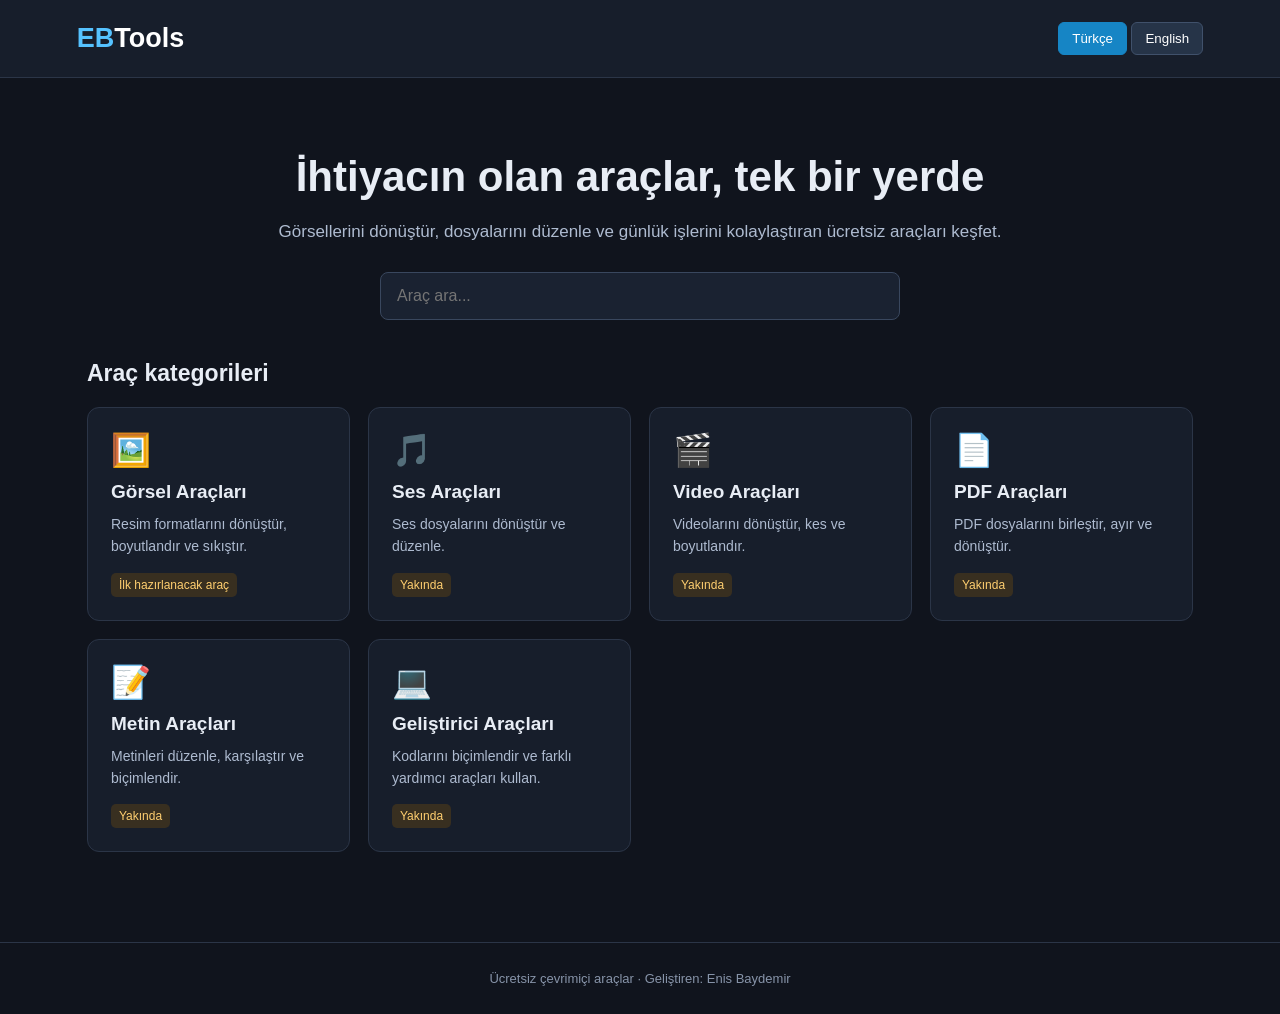
==== index.html @ c0b78956 "Initial project upload" ====
<!DOCTYPE html>
<html lang="tr">
<head>
    <meta charset="UTF-8">
    <meta name="viewport" content="width=device-width, initial-scale=1.0">

    <title>EBTools - Ücretsiz Çevrimiçi Araçlar</title>
    <meta name="description" content="EBTools: Görsel, ses, video, PDF, metin ve geliştirici araçları. Ücretsiz ve kolay çevrimiçi araçlar.">

    <link rel="stylesheet" href="style.css">
    <script src="script.js" defer></script>
</head>

<body>
    <header>
        <div class="logo">EB<span>Tools</span></div>

        <div class="language">
            <button id="trButton" class="active" type="button">Türkçe</button>
            <button id="enButton" type="button">English</button>
        </div>
    </header>

    <main>
        <section class="intro">
            <h1 id="pageTitle">İhtiyacın olan araçlar, tek bir yerde</h1>
            <p id="pageDescription">
                Görsellerini dönüştür, dosyalarını düzenle ve günlük işlerini
                kolaylaştıran ücretsiz araçları keşfet.
            </p>

            <input
                type="search"
                id="toolSearch"
                class="search"
                placeholder="Araç ara..."
                aria-label="Araç ara"
            >
        </section>

        <section>
            <h2 class="section-title" id="categoriesTitle">Araç kategorileri</h2>

            <div class="tools-grid" id="toolsGrid">

                <article class="tool-card" data-search="görsel resim fotoğraf image picture">
                    <a href="image-tools/index.html">
                        <div class="tool-icon">🖼️</div>
                        <h3 data-tr="Görsel Araçları" data-en="Image Tools">Görsel Araçları</h3>
                        <p data-tr="Resim formatlarını dönüştür, boyutlandır ve sıkıştır."
                           data-en="Convert, resize and compress image files.">
                           Resim formatlarını dönüştür, boyutlandır ve sıkıştır.
                        </p>
                        <span class="coming-soon"
                              data-tr="İlk hazırlanacak araç"
                              data-en="First tool to build">İlk hazırlanacak araç</span>
                    </a>
                </article>

                <article class="tool-card" data-search="ses müzik audio sound music">
                    <div class="tool-icon">🎵</div>
                    <h3 data-tr="Ses Araçları" data-en="Audio Tools">Ses Araçları</h3>
                    <p data-tr="Ses dosyalarını dönüştür ve düzenle."
                       data-en="Convert and edit audio files.">Ses dosyalarını dönüştür ve düzenle.</p>
                    <span class="coming-soon" data-tr="Yakında" data-en="Coming soon">Yakında</span>
                </article>

                <article class="tool-card" data-search="video film movie">
                    <div class="tool-icon">🎬</div>
                    <h3 data-tr="Video Araçları" data-en="Video Tools">Video Araçları</h3>
                    <p data-tr="Videolarını dönüştür, kes ve boyutlandır."
                       data-en="Convert, trim and resize videos.">Videolarını dönüştür, kes ve boyutlandır.</p>
                    <span class="coming-soon" data-tr="Yakında" data-en="Coming soon">Yakında</span>
                </article>

                <article class="tool-card" data-search="pdf belge document">
                    <div class="tool-icon">📄</div>
                    <h3 data-tr="PDF Araçları" data-en="PDF Tools">PDF Araçları</h3>
                    <p data-tr="PDF dosyalarını birleştir, ayır ve dönüştür."
                       data-en="Merge, split and convert PDF files.">PDF dosyalarını birleştir, ayır ve dönüştür.</p>
                    <span class="coming-soon" data-tr="Yakında" data-en="Coming soon">Yakında</span>
                </article>

                <article class="tool-card" data-search="metin yazı text writing">
                    <div class="tool-icon">📝</div>
                    <h3 data-tr="Metin Araçları" data-en="Text Tools">Metin Araçları</h3>
                    <p data-tr="Metinleri düzenle, karşılaştır ve biçimlendir."
                       data-en="Edit, compare and format text.">Metinleri düzenle, karşılaştır ve biçimlendir.</p>
                    <span class="coming-soon" data-tr="Yakında" data-en="Coming soon">Yakında</span>
                </article>

                <article class="tool-card" data-search="geliştirici kod developer code web">
                    <div class="tool-icon">💻</div>
                    <h3 data-tr="Geliştirici Araçları" data-en="Developer Tools">Geliştirici Araçları</h3>
                    <p data-tr="Kodlarını biçimlendir ve farklı yardımcı araçları kullan."
                       data-en="Format code and use handy developer utilities.">Kodlarını biçimlendir ve farklı yardımcı araçları kullan.</p>
                    <span class="coming-soon" data-tr="Yakında" data-en="Coming soon">Yakında</span>
                </article>

            </div>

            <p id="noResults" class="hidden">Sonuç bulunamadı.</p>
        </section>
    </main>

    <footer id="footerText">
        Ücretsiz çevrimiçi araçlar · Geliştiren: Enis Baydemir
    </footer>
</body>
</html>
---- style.css ----
* {
    box-sizing: border-box;
}

body {
    margin: 0;
    font-family: Arial, sans-serif;
    background: #10141d;
    color: #e8edf5;
}

header {
    padding: 22px 6%;
    background: #171e2b;
    border-bottom: 1px solid #2b3547;
    display: flex;
    justify-content: space-between;
    align-items: center;
    gap: 15px;
    flex-wrap: wrap;
}

.logo {
    font-size: 27px;
    font-weight: bold;
    color: #55c2ff;
}

.logo span {
    color: #ffffff;
}

.language button {
    background: #263448;
    color: white;
    border: 1px solid #40516b;
    padding: 8px 13px;
    border-radius: 6px;
    cursor: pointer;
}

.language button.active {
    background: #1685c5;
    border-color: #1685c5;
}

main {
    max-width: 1150px;
    margin: auto;
    padding: 40px 22px;
}

.intro {
    text-align: center;
    margin: 15px 0 40px;
}

.intro h1 {
    font-size: clamp(28px, 5vw, 42px);
    margin-bottom: 15px;
}

.intro p {
    color: #aebbd0;
    line-height: 1.7;
    font-size: 17px;
}

.search {
    display: block;
    width: 100%;
    max-width: 520px;
    margin: 25px auto 0;
    padding: 14px 16px;
    background: #1a2231;
    color: white;
    border: 1px solid #39475e;
    border-radius: 8px;
    font-size: 16px;
    outline: none;
}

.search:focus {
    border-color: #55c2ff;
}

.section-title {
    font-size: 23px;
    margin-bottom: 20px;
}

.tools-grid {
    display: grid;
    grid-template-columns: repeat(auto-fit, minmax(220px, 1fr));
    gap: 18px;
}

.tool-card {
    background: #171e2b;
    border: 1px solid #2b3547;
    border-radius: 12px;
    padding: 23px;
    transition: border-color 0.2s, transform 0.2s;
}

.tool-card:hover {
    border-color: #55c2ff;
    transform: translateY(-3px);
}

.tool-icon {
    font-size: 32px;
    margin-bottom: 12px;
}

.tool-card h3 {
    margin: 0 0 10px;
    font-size: 19px;
}

.tool-card p {
    color: #aebbd0;
    font-size: 14px;
    line-height: 1.6;
    margin: 0;
}

.tool-card a {
    color: inherit;
    text-decoration: none;
    display: block;
}

.coming-soon {
    display: inline-block;
    margin-top: 15px;
    font-size: 12px;
    color: #ffcf70;
    background: #382f20;
    padding: 5px 8px;
    border-radius: 5px;
}

.hidden {
    display: none;
}

footer {
    text-align: center;
    color: #8794a9;
    padding: 28px 15px;
    margin-top: 50px;
    border-top: 1px solid #2b3547;
    font-size: 13px;
}

@media (max-width: 500px) {
    header {
        padding: 18px;
    }

    main {
        padding: 25px 16px;
    }

    .tool-card {
        padding: 19px;
    }
}
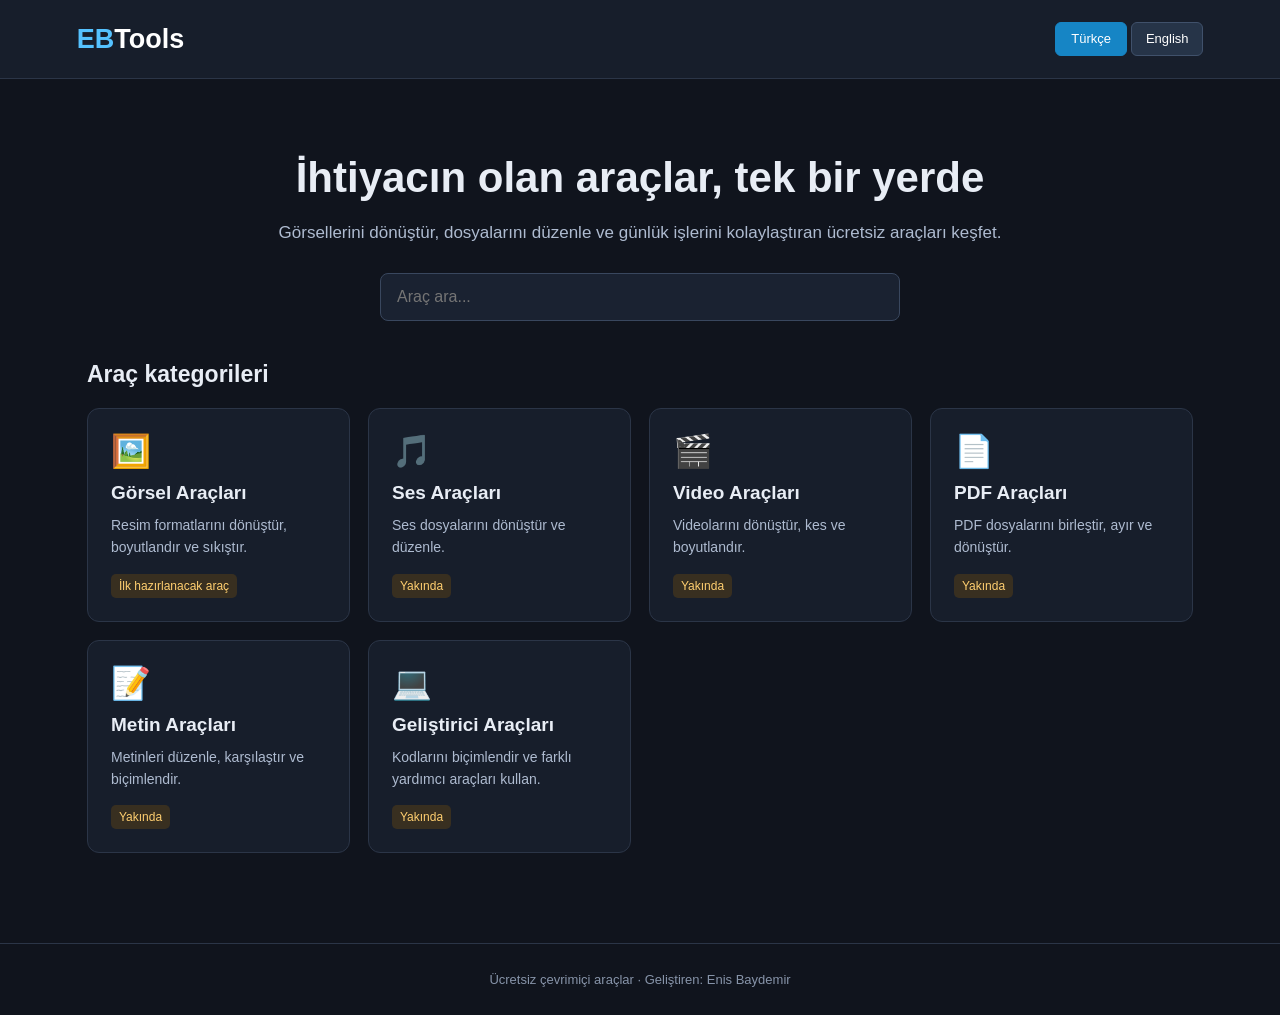
==== commit 218bbde7: "Update language controls and image navigation" ====
--- a/index.html
+++ b/index.html
@@ -7,6 +7,16 @@
     <title>EBTools - Ücretsiz Çevrimiçi Araçlar</title>
     <meta name="description" content="EBTools: Görsel, ses, video, PDF, metin ve geliştirici araçları. Ücretsiz ve kolay çevrimiçi araçlar.">
 
+    <script>
+        (function () {
+            try {
+                var savedLanguage = localStorage.getItem("ebToolsLanguage");
+                if (savedLanguage === "tr" || savedLanguage === "en") {
+                    document.documentElement.lang = savedLanguage;
+                }
+            } catch (error) {}
+        })();
+    </script>
     <link rel="stylesheet" href="style.css">
     <script src="script.js" defer></script>
 </head>
@@ -16,7 +26,7 @@
         <div class="logo">EB<span>Tools</span></div>
 
         <div class="language">
-            <button id="trButton" class="active" type="button">Türkçe</button>
+            <button id="trButton" type="button">Türkçe</button>
             <button id="enButton" type="button">English</button>
         </div>
     </header>
--- a/style.css
+++ b/style.css
@@ -30,16 +30,33 @@
     color: #ffffff;
 }
 
+.language {
+    display: flex;
+    gap: 4px;
+}
+
 .language button {
     background: #263448;
     color: white;
     border: 1px solid #40516b;
     padding: 8px 13px;
     border-radius: 6px;
+    min-width: 72px;
+    height: 34px;
+    font-family: Arial, sans-serif;
+    font-size: 13px;
+    font-weight: 400;
+    line-height: 16px;
     cursor: pointer;
 }
 
 .language button.active {
+    background: #1685c5;
+    border-color: #1685c5;
+}
+
+html[lang="tr"] #trButton,
+html[lang="en"] #enButton {
     background: #1685c5;
     border-color: #1685c5;
 }
@@ -156,7 +173,7 @@
 
 @media (max-width: 500px) {
     header {
-        padding: 18px;
+        padding: 18px 16px;
     }
 
     main {
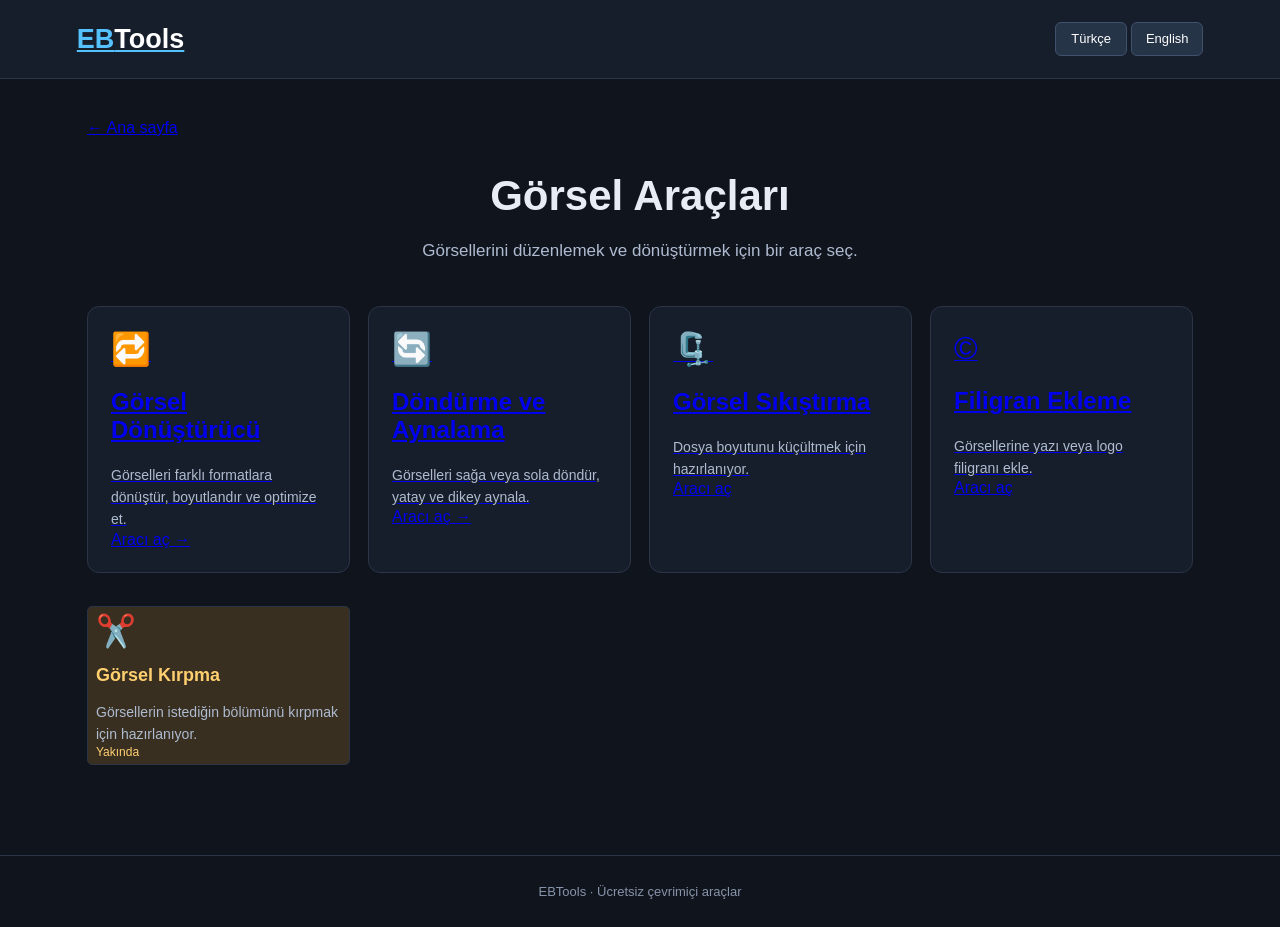
==== commit 926daa62: "Refactor index.html for visual tools section" ====
--- a/index.html
+++ b/index.html
@@ -1,12 +1,11 @@
+
 <!DOCTYPE html>
 <html lang="tr">
 <head>
     <meta charset="UTF-8">
     <meta name="viewport" content="width=device-width, initial-scale=1.0">
-
-    <title>EBTools - Ücretsiz Çevrimiçi Araçlar</title>
-    <meta name="description" content="EBTools: Görsel, ses, video, PDF, metin ve geliştirici araçları. Ücretsiz ve kolay çevrimiçi araçlar.">
-
+    <meta name="description" content="EBTools görsel araçları: görsel dönüştürme, boyutlandırma ve daha fazlası.">
+    <title>Görsel Araçları | EBTools</title>
     <script>
         (function () {
             try {
@@ -18,103 +17,98 @@
         })();
     </script>
     <link rel="stylesheet" href="style.css">
-    <script src="script.js" defer></script>
 </head>
+<body>
 
-<body>
-    <header>
-        <div class="logo">EB<span>Tools</span></div>
-
+    <header class="header">
+        <a class="logo" href="../index.html">EB<span>Tools</span></a>
         <div class="language">
-            <button id="trButton" type="button">Türkçe</button>
-            <button id="enButton" type="button">English</button>
+            <button type="button" id="trBtn">Türkçe</button>
+            <button type="button" id="enBtn">English</button>
         </div>
     </header>
 
-    <main>
+    <main class="container">
+        <a class="back-link" href="../index.html" data-tr="← Ana sayfa" data-en="← Home">← Ana sayfa</a>
+
         <section class="intro">
-            <h1 id="pageTitle">İhtiyacın olan araçlar, tek bir yerde</h1>
-            <p id="pageDescription">
-                Görsellerini dönüştür, dosyalarını düzenle ve günlük işlerini
-                kolaylaştıran ücretsiz araçları keşfet.
+            <h1 data-tr="Görsel Araçları" data-en="Image Tools">Görsel Araçları</h1>
+            <p data-tr="Görsellerini düzenlemek ve dönüştürmek için bir araç seç."
+               data-en="Choose a tool to edit and convert your images.">
+                Görsellerini düzenlemek ve dönüştürmek için bir araç seç.
             </p>
-
-            <input
-                type="search"
-                id="toolSearch"
-                class="search"
-                placeholder="Araç ara..."
-                aria-label="Araç ara"
-            >
         </section>
 
-        <section>
-            <h2 class="section-title" id="categoriesTitle">Araç kategorileri</h2>
+        <section class="tools-grid">
+            <a class="tool-card" href="Converter/index.html">
+                <span class="tool-icon">🔁</span>
+                <h2 data-tr="Görsel Dönüştürücü" data-en="Image Converter">Görsel Dönüştürücü</h2>
+                <p data-tr="Görselleri farklı formatlara dönüştür, boyutlandır ve optimize et."
+                   data-en="Convert images to different formats, resize and optimize them.">
+                    Görselleri farklı formatlara dönüştür, boyutlandır ve optimize et.
+                </p>
+                <span class="tool-link" data-tr="Aracı aç →" data-en="Open tool →">Aracı aç →</span>
+            </a>
+    
+<a class="tool-card" href="Rotate/index.html">
 
-            <div class="tools-grid" id="toolsGrid">
+    <span class="tool-icon">🔄</span>
 
-                <article class="tool-card" data-search="görsel resim fotoğraf image picture">
-                    <a href="image-tools/index.html">
-                        <div class="tool-icon">🖼️</div>
-                        <h3 data-tr="Görsel Araçları" data-en="Image Tools">Görsel Araçları</h3>
-                        <p data-tr="Resim formatlarını dönüştür, boyutlandır ve sıkıştır."
-                           data-en="Convert, resize and compress image files.">
-                           Resim formatlarını dönüştür, boyutlandır ve sıkıştır.
-                        </p>
-                        <span class="coming-soon"
-                              data-tr="İlk hazırlanacak araç"
-                              data-en="First tool to build">İlk hazırlanacak araç</span>
-                    </a>
-                </article>
+    <h2 data-tr="Döndürme ve Aynalama"
+        data-en="Rotate and Flip">
+        Döndürme ve Aynalama
+    </h2>
 
-                <article class="tool-card" data-search="ses müzik audio sound music">
-                    <div class="tool-icon">🎵</div>
-                    <h3 data-tr="Ses Araçları" data-en="Audio Tools">Ses Araçları</h3>
-                    <p data-tr="Ses dosyalarını dönüştür ve düzenle."
-                       data-en="Convert and edit audio files.">Ses dosyalarını dönüştür ve düzenle.</p>
-                    <span class="coming-soon" data-tr="Yakında" data-en="Coming soon">Yakında</span>
-                </article>
+    <p data-tr="Görselleri sağa veya sola döndür, yatay ve dikey aynala."
+       data-en="Rotate images left or right, flip horizontally and vertically.">
+        Görselleri sağa veya sola döndür, yatay ve dikey aynala.
+    </p>
 
-                <article class="tool-card" data-search="video film movie">
-                    <div class="tool-icon">🎬</div>
-                    <h3 data-tr="Video Araçları" data-en="Video Tools">Video Araçları</h3>
-                    <p data-tr="Videolarını dönüştür, kes ve boyutlandır."
-                       data-en="Convert, trim and resize videos.">Videolarını dönüştür, kes ve boyutlandır.</p>
-                    <span class="coming-soon" data-tr="Yakında" data-en="Coming soon">Yakında</span>
-                </article>
+    <span class="tool-link"
+          data-tr="Aracı aç →"
+          data-en="Open tool →">
+        Aracı aç →
+    </span>
 
-                <article class="tool-card" data-search="pdf belge document">
-                    <div class="tool-icon">📄</div>
-                    <h3 data-tr="PDF Araçları" data-en="PDF Tools">PDF Araçları</h3>
-                    <p data-tr="PDF dosyalarını birleştir, ayır ve dönüştür."
-                       data-en="Merge, split and convert PDF files.">PDF dosyalarını birleştir, ayır ve dönüştür.</p>
-                    <span class="coming-soon" data-tr="Yakında" data-en="Coming soon">Yakında</span>
-                </article>
+</a>
 
-                <article class="tool-card" data-search="metin yazı text writing">
-                    <div class="tool-icon">📝</div>
-                    <h3 data-tr="Metin Araçları" data-en="Text Tools">Metin Araçları</h3>
-                    <p data-tr="Metinleri düzenle, karşılaştır ve biçimlendir."
-                       data-en="Edit, compare and format text.">Metinleri düzenle, karşılaştır ve biçimlendir.</p>
-                    <span class="coming-soon" data-tr="Yakında" data-en="Coming soon">Yakında</span>
-                </article>
+            <a class="tool-card" href="Compressor/index.html">
+                <span class="tool-icon">🗜️</span>
+                <h2 data-tr="Görsel Sıkıştırma" data-en="Image Compression">Görsel Sıkıştırma</h2>
+                <p data-tr="Dosya boyutunu küçültmek için hazırlanıyor."
+                   data-en="Coming soon: reduce image file sizes.">
+                    Dosya boyutunu küçültmek için hazırlanıyor.
+                </p>
+                <span class="tool-link" data-tr="Aracı aç →" data-en="Open tool →">Aracı aç</span>
+           </a>
+    
+<a class="tool-card" href="Watermark/index.html">
+    <span class="tool-icon">©️</span>
+    <h2 data-tr="Filigran Ekleme" data-en="Add Watermark">Filigran Ekleme</h2>
+    <p data-tr="Görsellerine yazı veya logo filigranı ekle."
+       data-en="Add text or logo watermarks to your images.">
+        Görsellerine yazı veya logo filigranı ekle.
+    </p>
+    <span class="tool-link" data-tr="Aracı aç →" data-en="Open tool →">Aracı aç</span>
+</a>
 
-                <article class="tool-card" data-search="geliştirici kod developer code web">
-                    <div class="tool-icon">💻</div>
-                    <h3 data-tr="Geliştirici Araçları" data-en="Developer Tools">Geliştirici Araçları</h3>
-                    <p data-tr="Kodlarını biçimlendir ve farklı yardımcı araçları kullan."
-                       data-en="Format code and use handy developer utilities.">Kodlarını biçimlendir ve farklı yardımcı araçları kullan.</p>
-                    <span class="coming-soon" data-tr="Yakında" data-en="Coming soon">Yakında</span>
-                </article>
 
+            <div class="tool-card coming-soon">
+                <span class="tool-icon">✂️</span>
+                <h2 data-tr="Görsel Kırpma" data-en="Image Cropper">Görsel Kırpma</h2>
+                <p data-tr="Görsellerin istediğin bölümünü kırpmak için hazırlanıyor."
+                   data-en="Coming soon: crop the parts of an image you need.">
+                    Görsellerin istediğin bölümünü kırpmak için hazırlanıyor.
+                </p>
+                <span class="tool-link" data-tr="Yakında" data-en="Coming soon">Yakında</span>
             </div>
-
-            <p id="noResults" class="hidden">Sonuç bulunamadı.</p>
         </section>
     </main>
 
-    <footer id="footerText">
-        Ücretsiz çevrimiçi araçlar · Geliştiren: Enis Baydemir
+    <footer>
+        EBTools · <span data-tr="Ücretsiz çevrimiçi araçlar" data-en="Free online tools">Ücretsiz çevrimiçi araçlar</span>
     </footer>
+
+    <script src="script.js" defer></script>
 </body>
 </html>
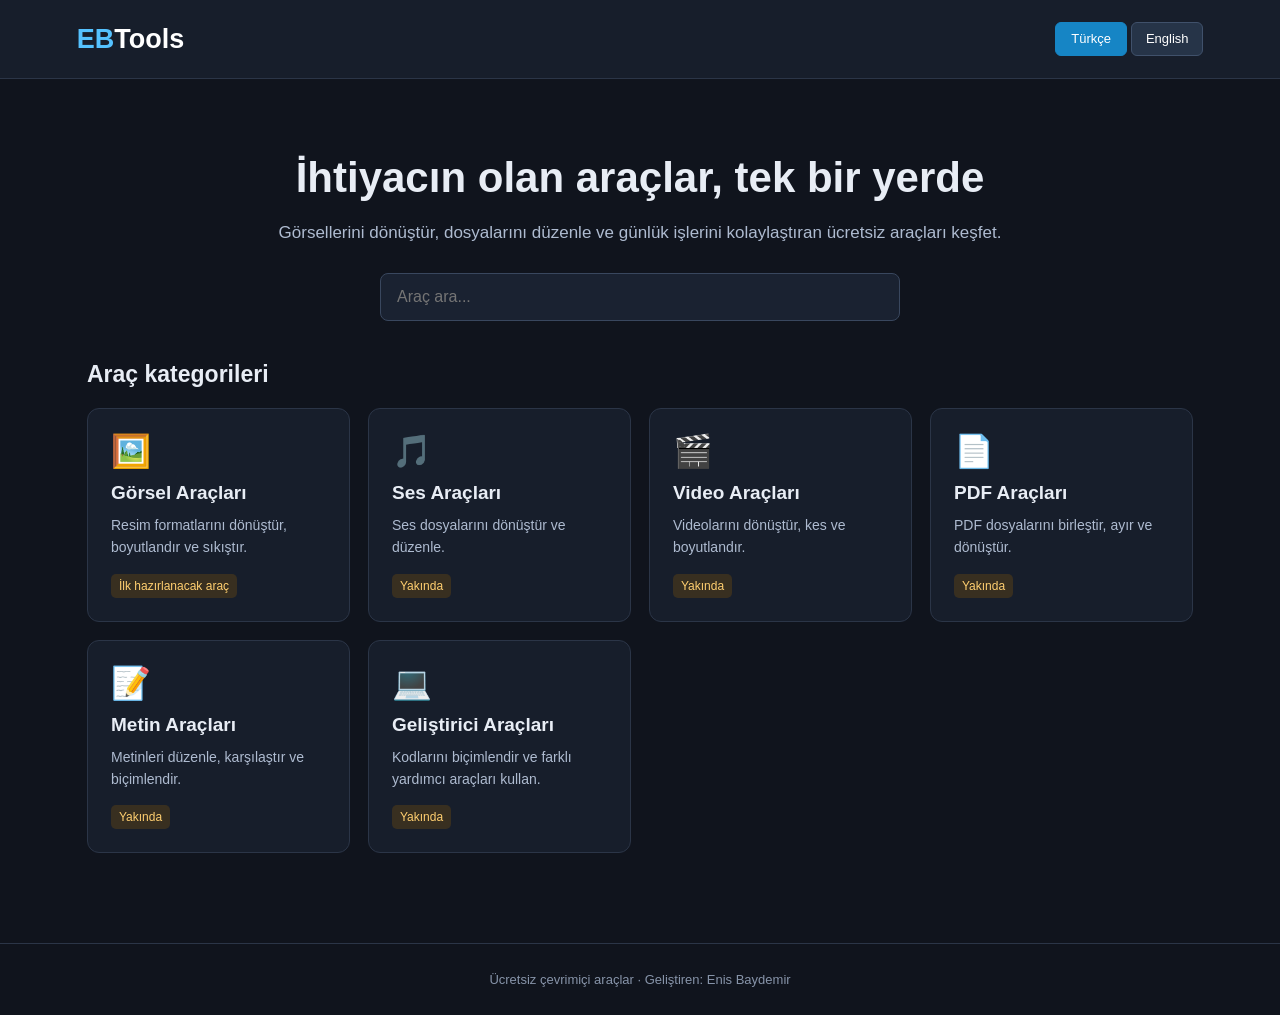
==== commit 1810128f: "Revise HTML structure and update meta tags Updated the title and description meta tags, restructured" ====
--- a/index.html
+++ b/index.html
@@ -1,11 +1,12 @@
-
 <!DOCTYPE html>
 <html lang="tr">
 <head>
     <meta charset="UTF-8">
     <meta name="viewport" content="width=device-width, initial-scale=1.0">
-    <meta name="description" content="EBTools görsel araçları: görsel dönüştürme, boyutlandırma ve daha fazlası.">
-    <title>Görsel Araçları | EBTools</title>
+
+    <title>EBTools - Ücretsiz Çevrimiçi Araçlar</title>
+    <meta name="description" content="EBTools: Görsel, ses, video, PDF, metin ve geliştirici araçları. Ücretsiz ve kolay çevrimiçi araçlar.">
+
     <script>
         (function () {
             try {
@@ -17,98 +18,103 @@
         })();
     </script>
     <link rel="stylesheet" href="style.css">
+    <script src="script.js" defer></script>
 </head>
+
 <body>
+    <header>
+        <div class="logo">EB<span>Tools</span></div>
 
-    <header class="header">
-        <a class="logo" href="../index.html">EB<span>Tools</span></a>
         <div class="language">
-            <button type="button" id="trBtn">Türkçe</button>
-            <button type="button" id="enBtn">English</button>
+            <button id="trButton" type="button">Türkçe</button>
+            <button id="enButton" type="button">English</button>
         </div>
     </header>
 
-    <main class="container">
-        <a class="back-link" href="../index.html" data-tr="← Ana sayfa" data-en="← Home">← Ana sayfa</a>
+    <main>
+        <section class="intro">
+            <h1 id="pageTitle">İhtiyacın olan araçlar, tek bir yerde</h1>
+            <p id="pageDescription">
+                Görsellerini dönüştür, dosyalarını düzenle ve günlük işlerini
+                kolaylaştıran ücretsiz araçları keşfet.
+            </p>
 
-        <section class="intro">
-            <h1 data-tr="Görsel Araçları" data-en="Image Tools">Görsel Araçları</h1>
-            <p data-tr="Görsellerini düzenlemek ve dönüştürmek için bir araç seç."
-               data-en="Choose a tool to edit and convert your images.">
-                Görsellerini düzenlemek ve dönüştürmek için bir araç seç.
-            </p>
+            <input
+                type="search"
+                id="toolSearch"
+                class="search"
+                placeholder="Araç ara..."
+                aria-label="Araç ara"
+            >
         </section>
 
-        <section class="tools-grid">
-            <a class="tool-card" href="Converter/index.html">
-                <span class="tool-icon">🔁</span>
-                <h2 data-tr="Görsel Dönüştürücü" data-en="Image Converter">Görsel Dönüştürücü</h2>
-                <p data-tr="Görselleri farklı formatlara dönüştür, boyutlandır ve optimize et."
-                   data-en="Convert images to different formats, resize and optimize them.">
-                    Görselleri farklı formatlara dönüştür, boyutlandır ve optimize et.
-                </p>
-                <span class="tool-link" data-tr="Aracı aç →" data-en="Open tool →">Aracı aç →</span>
-            </a>
-    
-<a class="tool-card" href="Rotate/index.html">
+        <section>
+            <h2 class="section-title" id="categoriesTitle">Araç kategorileri</h2>
 
-    <span class="tool-icon">🔄</span>
+            <div class="tools-grid" id="toolsGrid">
 
-    <h2 data-tr="Döndürme ve Aynalama"
-        data-en="Rotate and Flip">
-        Döndürme ve Aynalama
-    </h2>
+                <article class="tool-card" data-search="görsel resim fotoğraf image picture">
+                    <a href="image-tools/index.html">
+                        <div class="tool-icon">🖼️</div>
+                        <h3 data-tr="Görsel Araçları" data-en="Image Tools">Görsel Araçları</h3>
+                        <p data-tr="Resim formatlarını dönüştür, boyutlandır ve sıkıştır."
+                           data-en="Convert, resize and compress image files.">
+                           Resim formatlarını dönüştür, boyutlandır ve sıkıştır.
+                        </p>
+                        <span class="coming-soon"
+                              data-tr="İlk hazırlanacak araç"
+                              data-en="First tool to build">İlk hazırlanacak araç</span>
+                    </a>
+                </article>
 
-    <p data-tr="Görselleri sağa veya sola döndür, yatay ve dikey aynala."
-       data-en="Rotate images left or right, flip horizontally and vertically.">
-        Görselleri sağa veya sola döndür, yatay ve dikey aynala.
-    </p>
+                <article class="tool-card" data-search="ses müzik audio sound music">
+                    <div class="tool-icon">🎵</div>
+                    <h3 data-tr="Ses Araçları" data-en="Audio Tools">Ses Araçları</h3>
+                    <p data-tr="Ses dosyalarını dönüştür ve düzenle."
+                       data-en="Convert and edit audio files.">Ses dosyalarını dönüştür ve düzenle.</p>
+                    <span class="coming-soon" data-tr="Yakında" data-en="Coming soon">Yakında</span>
+                </article>
 
-    <span class="tool-link"
-          data-tr="Aracı aç →"
-          data-en="Open tool →">
-        Aracı aç →
-    </span>
+                <article class="tool-card" data-search="video film movie">
+                    <div class="tool-icon">🎬</div>
+                    <h3 data-tr="Video Araçları" data-en="Video Tools">Video Araçları</h3>
+                    <p data-tr="Videolarını dönüştür, kes ve boyutlandır."
+                       data-en="Convert, trim and resize videos.">Videolarını dönüştür, kes ve boyutlandır.</p>
+                    <span class="coming-soon" data-tr="Yakında" data-en="Coming soon">Yakında</span>
+                </article>
 
-</a>
+                <article class="tool-card" data-search="pdf belge document">
+                    <div class="tool-icon">📄</div>
+                    <h3 data-tr="PDF Araçları" data-en="PDF Tools">PDF Araçları</h3>
+                    <p data-tr="PDF dosyalarını birleştir, ayır ve dönüştür."
+                       data-en="Merge, split and convert PDF files.">PDF dosyalarını birleştir, ayır ve dönüştür.</p>
+                    <span class="coming-soon" data-tr="Yakında" data-en="Coming soon">Yakında</span>
+                </article>
 
-            <a class="tool-card" href="Compressor/index.html">
-                <span class="tool-icon">🗜️</span>
-                <h2 data-tr="Görsel Sıkıştırma" data-en="Image Compression">Görsel Sıkıştırma</h2>
-                <p data-tr="Dosya boyutunu küçültmek için hazırlanıyor."
-                   data-en="Coming soon: reduce image file sizes.">
-                    Dosya boyutunu küçültmek için hazırlanıyor.
-                </p>
-                <span class="tool-link" data-tr="Aracı aç →" data-en="Open tool →">Aracı aç</span>
-           </a>
-    
-<a class="tool-card" href="Watermark/index.html">
-    <span class="tool-icon">©️</span>
-    <h2 data-tr="Filigran Ekleme" data-en="Add Watermark">Filigran Ekleme</h2>
-    <p data-tr="Görsellerine yazı veya logo filigranı ekle."
-       data-en="Add text or logo watermarks to your images.">
-        Görsellerine yazı veya logo filigranı ekle.
-    </p>
-    <span class="tool-link" data-tr="Aracı aç →" data-en="Open tool →">Aracı aç</span>
-</a>
+                <article class="tool-card" data-search="metin yazı text writing">
+                    <div class="tool-icon">📝</div>
+                    <h3 data-tr="Metin Araçları" data-en="Text Tools">Metin Araçları</h3>
+                    <p data-tr="Metinleri düzenle, karşılaştır ve biçimlendir."
+                       data-en="Edit, compare and format text.">Metinleri düzenle, karşılaştır ve biçimlendir.</p>
+                    <span class="coming-soon" data-tr="Yakında" data-en="Coming soon">Yakında</span>
+                </article>
 
+                <article class="tool-card" data-search="geliştirici kod developer code web">
+                    <div class="tool-icon">💻</div>
+                    <h3 data-tr="Geliştirici Araçları" data-en="Developer Tools">Geliştirici Araçları</h3>
+                    <p data-tr="Kodlarını biçimlendir ve farklı yardımcı araçları kullan."
+                       data-en="Format code and use handy developer utilities.">Kodlarını biçimlendir ve farklı yardımcı araçları kullan.</p>
+                    <span class="coming-soon" data-tr="Yakında" data-en="Coming soon">Yakında</span>
+                </article>
 
-            <div class="tool-card coming-soon">
-                <span class="tool-icon">✂️</span>
-                <h2 data-tr="Görsel Kırpma" data-en="Image Cropper">Görsel Kırpma</h2>
-                <p data-tr="Görsellerin istediğin bölümünü kırpmak için hazırlanıyor."
-                   data-en="Coming soon: crop the parts of an image you need.">
-                    Görsellerin istediğin bölümünü kırpmak için hazırlanıyor.
-                </p>
-                <span class="tool-link" data-tr="Yakında" data-en="Coming soon">Yakında</span>
             </div>
+
+            <p id="noResults" class="hidden">Sonuç bulunamadı.</p>
         </section>
     </main>
 
-    <footer>
-        EBTools · <span data-tr="Ücretsiz çevrimiçi araçlar" data-en="Free online tools">Ücretsiz çevrimiçi araçlar</span>
+    <footer id="footerText">
+        Ücretsiz çevrimiçi araçlar · Geliştiren: Enis Baydemir
     </footer>
-
-    <script src="script.js" defer></script>
 </body>
 </html>
